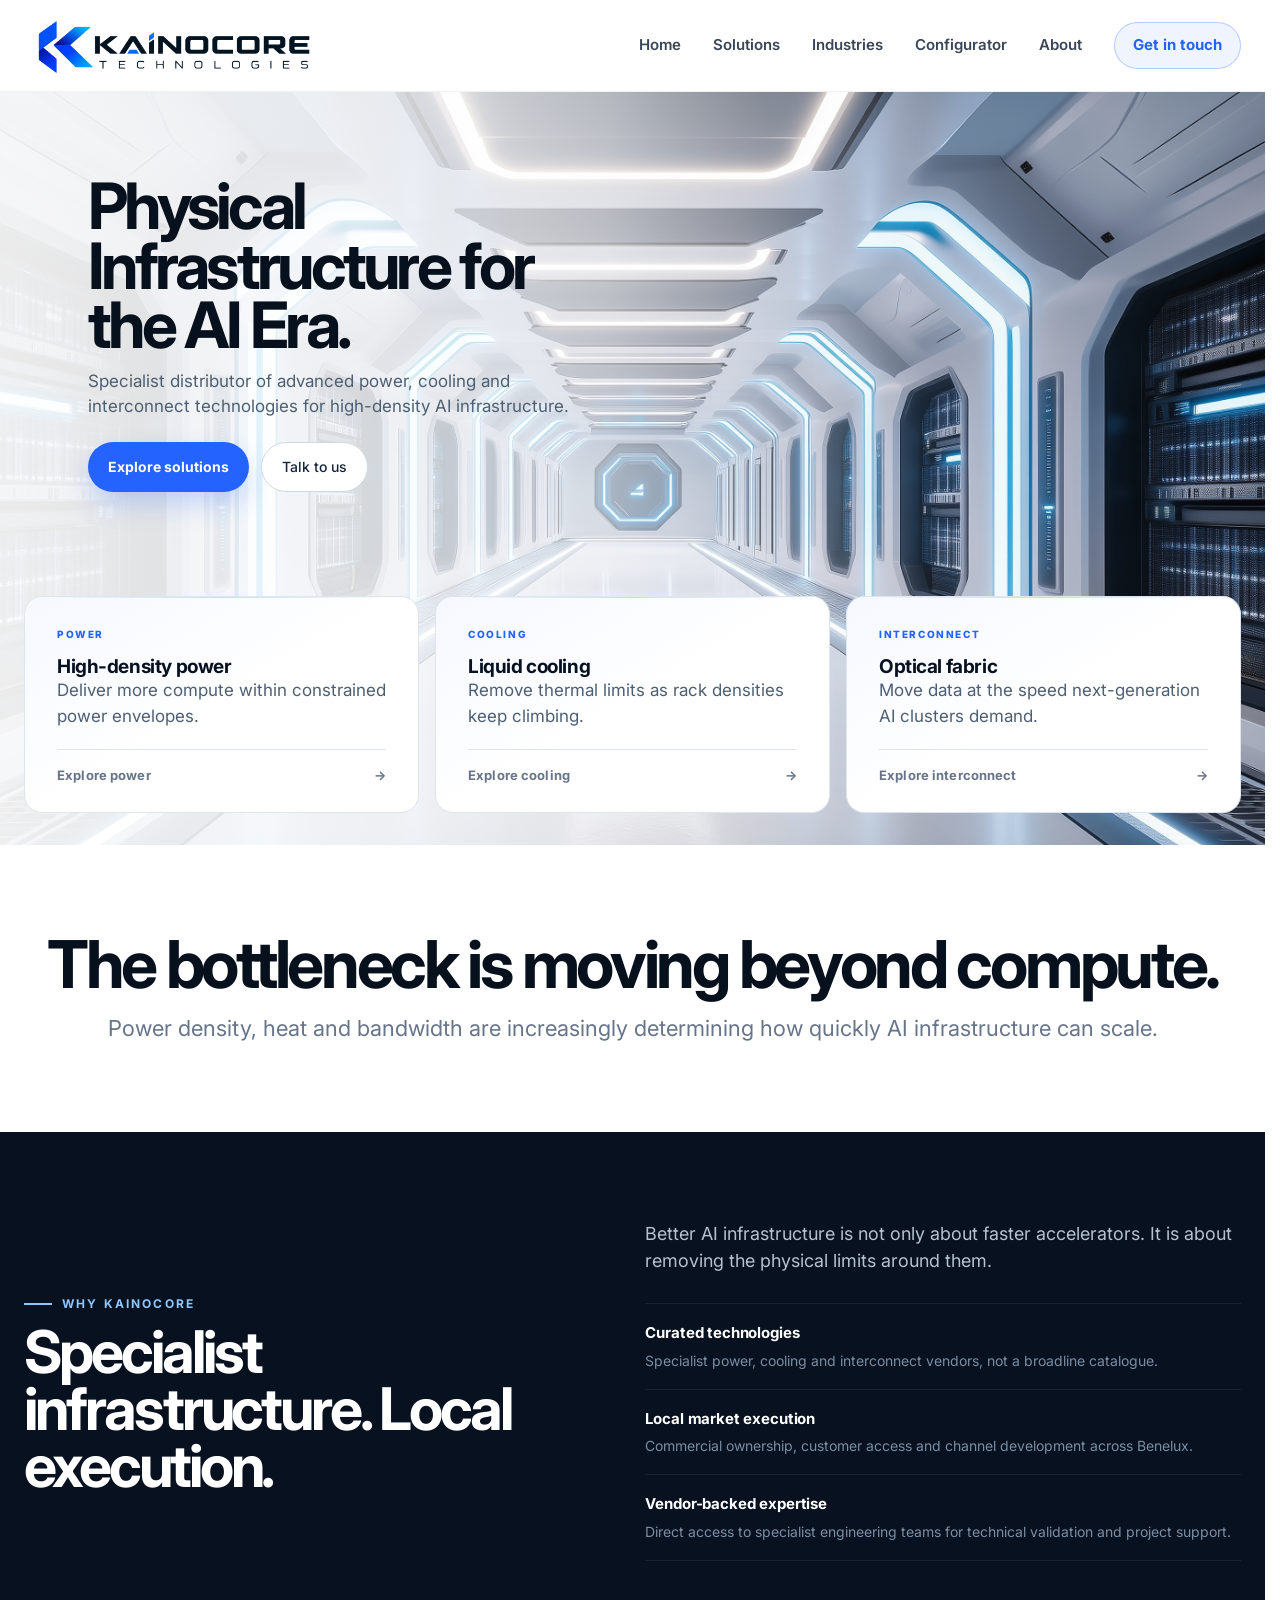
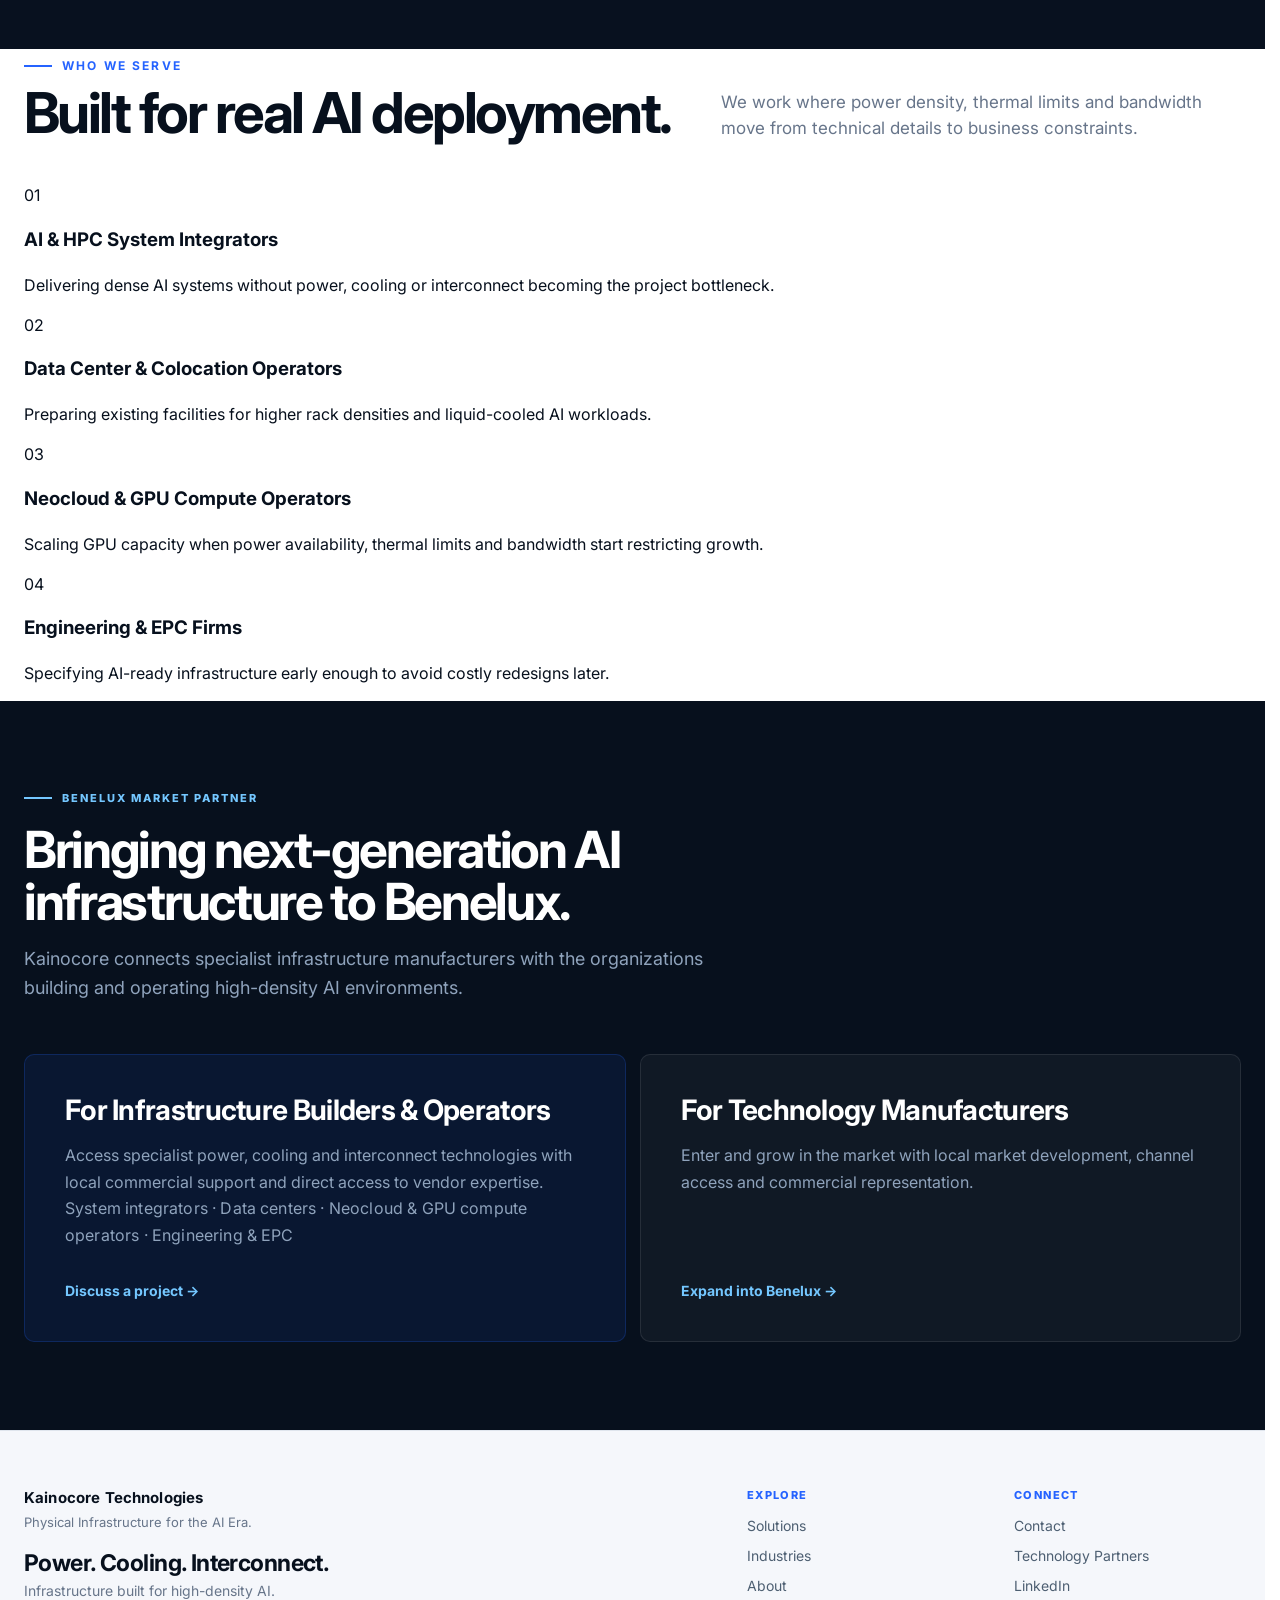
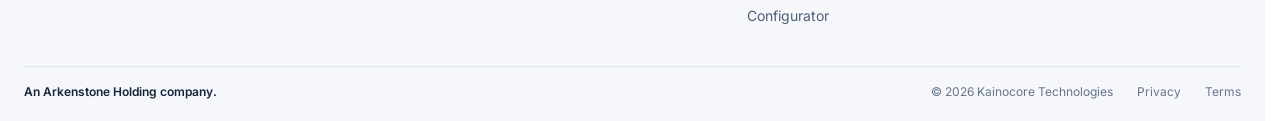
==== index.html @ 08ec0517 "Launch Kainocore website" ====
<!doctype html>
<html lang="en">
<head>
<meta charset="utf-8">
<meta name="viewport" content="width=device-width,initial-scale=1">
<title>Physical Infrastructure for the AI Era | Kainocore Technologies</title>
<meta name="description" content="Kainocore Technologies: physical infrastructure for the AI era.">
<link rel="preconnect" href="https://fonts.googleapis.com">
<link rel="preconnect" href="https://fonts.gstatic.com" crossorigin>
<link href="https://fonts.googleapis.com/css2?family=Inter:wght@400;500;600;700;800&display=swap" rel="stylesheet">
<link rel="stylesheet" href="styles.css">
</head>
<body>
<div id="site-header"></div>

<main>
<section class="hero">
  <!-- Full-bleed image layer — sits behind all content -->
  <div class="hero-image-wrap" aria-hidden="true">
    <img class="hero-image" src="hero.png" alt="AI data center infrastructure">
    <div class="hero-overlay"></div>
  </div>

  <div class="container">
    <div class="hero-content">
      <h1>Physical Infrastructure for the AI Era.</h1>
      <p>Specialist distributor of advanced power, cooling and interconnect technologies for high-density AI infrastructure.</p>
      <div class="actions">
        <a class="btn btn-primary" href="solutions.html">Explore solutions</a>
        <a class="btn btn-secondary" href="contact.html">Talk to us</a>
      </div>
    </div>

    <div class="hero-strip">
      <a class="hero-strip-col" href="solutions.html#power">
        <span class="hsc-eye">Power</span>
        <strong class="hsc-title">High-density power</strong>
        <p class="hsc-desc">Deliver more compute within constrained power envelopes.</p>
        <span class="hsc-cta">
          <span class="hsc-cta-text">Explore power</span>
          <span class="hsc-cta-arrow" aria-hidden="true">→</span>
        </span>
      </a>
      <a class="hero-strip-col" href="solutions.html#cooling">
        <span class="hsc-eye">Cooling</span>
        <strong class="hsc-title">Liquid cooling</strong>
        <p class="hsc-desc">Remove thermal limits as rack densities keep climbing.</p>
        <span class="hsc-cta">
          <span class="hsc-cta-text">Explore cooling</span>
          <span class="hsc-cta-arrow" aria-hidden="true">→</span>
        </span>
      </a>
      <a class="hero-strip-col" href="solutions.html#interconnect">
        <span class="hsc-eye">Interconnect</span>
        <strong class="hsc-title">Optical fabric</strong>
        <p class="hsc-desc">Move data at the speed next-generation AI clusters demand.</p>
        <span class="hsc-cta">
          <span class="hsc-cta-text">Explore interconnect</span>
          <span class="hsc-cta-arrow" aria-hidden="true">→</span>
        </span>
      </a>
    </div>
  </div>
</section>

<section class="statement">
  <div class="container">
    <div class="statement-inner">
      <h2>The bottleneck is moving beyond compute.</h2>
      <p>Power density, heat and bandwidth are increasingly determining how quickly AI infrastructure can scale.</p>
    </div>
  </div>
</section>

<section class="constraint dark">
  <div class="container constraint-grid">
    <div>
      <div class="kicker">Why Kainocore</div>
      <h2>Specialist infrastructure. Local execution.</h2>
    </div>
    <div class="constraint-copy">
      <p>Better AI infrastructure is not only about faster accelerators. It is about removing the physical limits around them.</p>
      <div class="constraint-list">
        <div class="constraint-item">
          <strong>Curated technologies</strong>
          <span>Specialist power, cooling and interconnect vendors, not a broadline catalogue.</span>
        </div>
        <div class="constraint-item">
          <strong>Local market execution</strong>
          <span>Commercial ownership, customer access and channel development across Benelux.</span>
        </div>
        <div class="constraint-item">
          <strong>Vendor-backed expertise</strong>
          <span>Direct access to specialist engineering teams for technical validation and project support.</span>
        </div>
      </div>
    </div>
  </div>
</section>

<section class="industries-section">
  <div class="container">
    <div class="section-title">
      <div><div class="kicker">Who we serve</div><h2>Built for real AI deployment.</h2></div>
      <p>We work where power density, thermal limits and bandwidth move from technical details to business constraints.</p>
    </div>
    <div class="industry-grid">
      <div class="industry industry--primary"><div class="num">01</div><h3>AI & HPC System Integrators</h3><p>Delivering dense AI systems without power, cooling or interconnect becoming the project bottleneck.</p></div>
      <div class="industry"><div class="num">02</div><h3>Data Center & Colocation Operators</h3><p>Preparing existing facilities for higher rack densities and liquid-cooled AI workloads.</p></div>
      <div class="industry"><div class="num">03</div><h3>Neocloud &amp; GPU Compute Operators</h3><p>Scaling GPU capacity when power availability, thermal limits and bandwidth start restricting growth.</p></div>
      <div class="industry"><div class="num">04</div><h3>Engineering & EPC Firms</h3><p>Specifying AI-ready infrastructure early enough to avoid costly redesigns later.</p></div>
    </div>
  </div>
</section>

<section class="market-bridge">
  <div class="container">
    <div class="market-header">
      <div class="market-eyebrow">Benelux market partner</div>
      <h2 class="market-headline">Bringing next-generation AI infrastructure to Benelux.</h2>
      <p class="market-sub">Kainocore connects specialist infrastructure manufacturers with the organizations building and operating high-density AI environments.</p>
    </div>
    <div class="market-panels">
      <div class="market-panel market-panel--primary">
        <h3>For Infrastructure Builders &amp; Operators</h3>
        <p>Access specialist power, cooling and interconnect technologies with local commercial support and direct access to vendor expertise.</p>
        <p class="market-panel-sub">System integrators · Data centers · Neocloud &amp; GPU compute operators · Engineering &amp; EPC</p>
        <a class="market-cta" href="contact.html">Discuss a project →</a>
      </div>
      <div class="market-panel">
        <h3>For Technology Manufacturers</h3>
        <p>Enter and grow in the market with local market development, channel access and commercial representation.</p>
        <a class="market-cta" href="contact.html">Expand into Benelux →</a>
      </div>
    </div>
  </div>
</section>
</main>

<div id="site-footer"></div>
<script src="script.js"></script></body>
</html>
---- styles.css ----
:root{
  --ink:#07101d;
  --ink-2:#15243a;
  --muted:#67758a;
  --blue:#2563ff;
  --blue-2:#74c7ff;
  --soft:#f5f7fb;
  --soft-2:#eef3f9;
  --line:#dfe5ed;
  --white:#ffffff;
  --max:1360px;
}
*{box-sizing:border-box}
html{scroll-behavior:smooth;scrollbar-gutter:stable}
body{
  margin:0;
  font-family:Inter,Arial,sans-serif;
  color:var(--ink);
  background:#fff;
  line-height:1.5;
  -webkit-font-smoothing:antialiased;
  overflow-y:scroll;
}
a{text-decoration:none;color:inherit}
img{display:block;max-width:100%}
.container{width:min(var(--max),calc(100% - 48px));margin:0 auto}

.nav{
  position:sticky;top:0;z-index:50;
  height:92px;
  background:rgba(255,255,255,.94);
  backdrop-filter:blur(16px);
  border-bottom:1px solid rgba(7,16,29,.06);
}
.nav-inner{height:100%;display:flex;align-items:center;justify-content:space-between}
.brand{display:flex;align-items:center;gap:13px;font-weight:800;letter-spacing:.12em;font-size:15px}
.brand small{display:block;font-size:9px;letter-spacing:.36em;color:var(--muted);margin-top:2px}
.mark{width:42px;height:42px}
.menu{display:flex;align-items:center;gap:32px;font-size:15px;font-weight:600;color:#3a4657}
.menu a:hover{color:var(--blue)}
.menu .pill{padding:11px 18px;border:1px solid rgba(37,99,255,.28);border-radius:999px;background:rgba(37,99,255,.07);color:var(--blue);font-weight:700;transition:background .18s ease,box-shadow .18s ease,border-color .18s ease}
.menu .pill:hover{background:rgba(37,99,255,.13);border-color:rgba(37,99,255,.45);box-shadow:0 2px 12px rgba(37,99,255,.16);color:var(--blue)}
.mobile-toggle{display:none;border:0;background:none;font-size:28px;color:var(--ink)}

.hero{
  position:relative;
  padding:0 0 32px;
  min-height:670px;
  overflow:hidden;
  background:#eaf0f7;
}
/* Full-bleed image layer — breaks out of the container */
.hero-image-wrap{
  position:absolute;
  top:0;left:0;right:0;bottom:0;
  overflow:hidden;
}
.hero-image{
  position:absolute;
  inset:0;
  width:100%;
  height:100%;
  object-fit:cover;
}
.hero-overlay{
  position:absolute;inset:0;
  background:
    linear-gradient(90deg,rgba(255,255,255,.92) 0%,rgba(255,255,255,.84) 28%,rgba(255,255,255,.62) 48%,rgba(255,255,255,.08) 73%,rgba(255,255,255,.01) 100%);
}
.hero-content{
  position:relative;z-index:2;
  width:min(650px,48%);
  padding:84px 0 80px 64px;
}
.hero h1{
  font-size:clamp(48px,5.0vw,70px);
  margin:0 0 14px;
}
.hero .actions{margin-top:22px}
.kicker{
  display:inline-flex;align-items:center;gap:10px;
  font-size:12px;font-weight:700;text-transform:uppercase;letter-spacing:.18em;color:var(--blue);
}
.kicker:before{content:"";width:28px;height:2px;background:var(--blue)}
h1{
  margin:18px 0 20px;
  font-size:clamp(58px,6.4vw,96px);
  line-height:.93;
  letter-spacing:-.058em;
}
.hero p{
  margin:0;
  max-width:500px;
  color:#4d5f72;
  font-size:17px;
  line-height:1.5;
}
.actions{display:flex;gap:12px;flex-wrap:wrap;margin-top:30px}
.btn{
  display:inline-flex;align-items:center;justify-content:center;
  min-height:50px;padding:0 20px;border-radius:999px;
  font-weight:700;font-size:14px;transition:.2s ease;
}
.btn-primary{background:var(--blue);color:#fff;box-shadow:0 12px 26px rgba(37,99,255,.22)}
.btn-primary:hover{transform:translateY(-1px);box-shadow:0 16px 32px rgba(37,99,255,.28)}
.btn-secondary{background:#fff;border:1px solid #d0d8e4;color:var(--ink-2);font-weight:500;box-shadow:none}

.hero-strip{
  margin-top:24px;
  display:grid;
  grid-template-columns:repeat(3,1fr);
  gap:16px;
  position:relative;
  z-index:2;
}
.hero-strip-col{
  display:flex;
  flex-direction:column;
  padding:30px 32px 26px;
  border-radius:18px;
  background:#fff;
  border:1px solid var(--line);
  color:inherit;
  text-decoration:none;
  cursor:pointer;
  position:relative;
  overflow:hidden;
  transition:transform .22s cubic-bezier(.2,0,0,1),box-shadow .22s ease,border-color .22s ease;
}
/* Faint top-gradient bloom */
.hero-strip-col::before{
  content:'';
  position:absolute;
  inset:0;
  background:linear-gradient(150deg,rgba(37,99,255,.042) 0%,transparent 52%);
  border-radius:inherit;
  pointer-events:none;
  opacity:1;
  transition:opacity .22s ease;
}
/* Hairline top highlight */
.hero-strip-col::after{
  content:'';
  position:absolute;
  top:0;left:18px;right:18px;height:1px;
  background:linear-gradient(90deg,transparent,rgba(37,99,255,.22),transparent);
  pointer-events:none;
}
.hero-strip-col:hover{
  transform:translateY(-4px);
  box-shadow:0 10px 28px rgba(37,99,255,.10),0 2px 8px rgba(7,16,29,.055);
  border-color:rgba(37,99,255,.26);
}
.hero-strip-col:hover::before{opacity:1.8}
/* Eyebrow */
.hsc-eye{
  display:block;
  font-size:10px;font-weight:800;text-transform:uppercase;
  letter-spacing:.16em;color:var(--blue);
  margin-bottom:14px;
}
/* Title */
.hsc-title{
  display:block;
  font-size:19px;font-weight:700;
  color:var(--ink);line-height:1.2;
  letter-spacing:-.022em;margin:0;
  transition:color .18s ease;
}
.hero-strip-col:hover .hsc-title{color:var(--blue)}
/* Description */
.hsc-desc{
  display:block;
  margin:10px 0 0;
  font-size:14px;color:var(--muted);
  line-height:1.56;flex:1;
}
/* CTA row */
.hsc-cta{
  display:flex;align-items:center;justify-content:space-between;
  margin-top:20px;padding-top:16px;
  border-top:1px solid var(--line);
  font-size:13px;font-weight:700;
  color:var(--muted);letter-spacing:.01em;
  transition:color .18s ease,border-color .18s ease;
}
.hero-strip-col:hover .hsc-cta{color:var(--blue);border-color:rgba(37,99,255,.18)}
.hsc-cta-arrow{
  display:inline-block;
  transition:transform .2s cubic-bezier(.2,0,0,1);
  font-style:normal;
}
.hero-strip-col:hover .hsc-cta-arrow{transform:translateX(4px)}

.statement{
  padding:88px 0;
}
.statement-inner{
  max-width:none;
  text-align:center;
}
.statement h2{
  margin:0 0 16px;
  font-size:clamp(28px,5.15vw,72px);
  line-height:.97;
  letter-spacing:-.05em;
  font-weight:700;
  white-space:nowrap;
  width:100%;
}
.statement p{
  margin:0 auto;
  font-size:22px;
  line-height:1.4;
  color:var(--muted);
  font-weight:400;
  max-width:1080px;
  white-space:nowrap;
}

.dark{
  background:#08111f;
  color:#fff;
}
.dark .muted{color:#9cabbd}
.dark .kicker{color:#8dc7ff}
.dark .kicker:before{background:#8dc7ff}

.solutions{padding:20px 0 80px}
.section-title{
  display:flex;justify-content:space-between;gap:40px;align-items:end;margin-bottom:42px
}
.section-title h2{
  margin:10px 0 0;
  font-size:clamp(38px,4.4vw,62px);
  line-height:1;
  letter-spacing:-.045em;
}
.section-title p{max-width:520px;color:var(--muted);font-size:17px;margin:0}
.solutions .section-title{display:block;margin-bottom:20px}
.solutions .section-title h2{font-size:clamp(42px,3.8vw,48px);line-height:1;letter-spacing:-.04em;font-weight:700;margin:8px 0 0}
.solutions .section-title p{max-width:640px;margin:10px 0 0;font-size:17px}

.solution-grid{
  display:grid;grid-template-columns:repeat(3,1fr);gap:24px;
}
.solution-card{
  display:block;
  position:relative;
  min-height:300px;
  border-radius:8px;
  overflow:hidden;
  border:1px solid var(--line);
  background:#fff;
  padding:34px;
  transition:.25s ease;
  color:inherit;
  text-decoration:none;
}
.solution-card:hover{transform:translateY(-3px);box-shadow:0 16px 40px rgba(18,34,58,.07);background:rgba(37,99,255,.018)}
.solution-card:after{display:none}
.solution-index{font-size:12px;color:var(--blue);font-weight:800;letter-spacing:.16em}
.solution-card h3{font-size:30px;line-height:1.05;margin:18px 0 8px}
.solution-card p{color:var(--muted);margin:0;font-size:16px;max-width:320px}
.solution-card .link{position:absolute;left:34px;bottom:34px;font-weight:700;font-size:13px}
.solution-card .link:hover{color:var(--blue)}
.icon{
  position:absolute;right:28px;top:28px;width:62px;height:62px;border-radius:18px;
  display:grid;place-items:center;background:rgba(37,99,255,.10);color:var(--blue);
}
.icon svg{width:32px;height:32px}

.constraint{
  padding:88px 0;
}
.constraint-grid{
  display:grid;grid-template-columns:1fr 1.1fr;gap:80px;align-items:center;
}
.constraint h2{
  margin:10px 0 0;
  font-size:clamp(36px,4.6vw,62px);
  line-height:.97;
  letter-spacing:-.052em;
}
.constraint-copy p{
  font-size:18px;
  color:#b6c1d0;
  margin:0 0 28px;
  line-height:1.55;
}
.constraint-list{
  display:flex;flex-direction:column;gap:0;
}
.constraint-item{
  display:flex;flex-direction:column;gap:5px;
  padding:18px 0;
  border-bottom:1px solid rgba(255,255,255,.07);
}
.constraint-item:first-child{
  border-top:1px solid rgba(255,255,255,.07);
}
.constraint-item strong{
  font-size:15px;
  font-weight:700;
  color:#fff;
  letter-spacing:-.01em;
}
.constraint-item span{
  font-size:14px;
  line-height:1.5;
  color:#7a8ea5;
}

/* ── Industries page ─────────────────────────────────────────────────────── */
.inds-hero{padding:64px 0 36px}
.inds-hero h1{
  font-size:clamp(38px,4.6vw,62px);
  line-height:1.03;
  letter-spacing:-.05em;
  margin:12px 0 16px;
  max-width:920px;
}
.inds-hero p{
  font-size:17px;
  color:var(--ink-2);
  max-width:620px;
  line-height:1.55;
  margin:0 0 16px;
}
.inds-hero-pillars{
  font-size:12px;font-weight:700;
  color:var(--blue);letter-spacing:.08em;text-transform:uppercase;
}

/* ── 2×2 Selector cards ────────────────────────────────────────────────── */
.inds-wrap{padding:0 0 20px}
.inds-selector{
  display:grid;
  grid-template-columns:repeat(2,1fr);
  gap:14px;
  margin-top:28px;
}
.inds-card{
  display:flex;flex-direction:column;text-align:left;
  background:#fff;border:1px solid var(--line);
  border-radius:18px;cursor:pointer;
  padding:26px 30px 22px;
  font-family:Inter,Arial,sans-serif;
  position:relative;overflow:hidden;
  transition:transform .22s cubic-bezier(.2,0,0,1),box-shadow .22s ease,border-color .22s ease,background .18s ease;
}
.inds-card::before{
  content:'';position:absolute;inset:0;
  background:linear-gradient(150deg,rgba(37,99,255,.05) 0%,transparent 52%);
  border-radius:inherit;pointer-events:none;
}
.inds-card::after{
  content:'';position:absolute;
  top:0;left:16px;right:16px;height:1px;
  background:linear-gradient(90deg,transparent,rgba(37,99,255,.28),transparent);
  pointer-events:none;
  transition:height .18s ease,background .18s ease;
}
.inds-card:hover:not(.is-active){
  transform:translateY(-3px);
  box-shadow:0 8px 24px rgba(37,99,255,.11),0 2px 6px rgba(7,16,29,.06);
  border-color:rgba(37,99,255,.32);
}
.inds-card.is-active{
  border-color:rgba(37,99,255,.58);
  background:rgba(37,99,255,.06);
  box-shadow:0 4px 20px rgba(37,99,255,.13);
}
.inds-card.is-active::before{
  background:linear-gradient(150deg,rgba(37,99,255,.10) 0%,transparent 52%);
}
.inds-card.is-active::after{
  height:2px;
  background:linear-gradient(90deg,transparent,rgba(37,99,255,.72) 20%,rgba(37,99,255,.72) 80%,transparent);
}
@media(prefers-reduced-motion:reduce){.inds-card{transition:none}}
.inds-card-num{font-size:11px;font-weight:800;letter-spacing:.15em;color:var(--blue);margin-bottom:10px}
.inds-card-name{
  font-size:18px;font-weight:700;color:var(--ink);
  line-height:1.2;margin:0 0 8px;display:block;
  transition:color .15s ease;
}
.inds-card.is-active .inds-card-name{color:var(--blue)}
.inds-card-desc{font-size:13px;color:var(--muted);line-height:1.5;flex:1;margin:0}
.inds-card-cta{
  display:flex;align-items:center;justify-content:space-between;
  margin-top:14px;padding-top:12px;
  border-top:1px solid var(--line);
  font-size:13px;font-weight:700;color:var(--muted);
  transition:color .18s ease,border-color .18s ease;
}
.inds-card:hover .inds-card-cta,
.inds-card.is-active .inds-card-cta{color:var(--blue);border-color:rgba(37,99,255,.28)}
.inds-card-arr{display:inline-block;font-style:normal;transition:transform .2s cubic-bezier(.2,0,0,1)}
.inds-card:hover:not(.is-active) .inds-card-arr{transform:translateX(3px)}
.inds-card.is-active .inds-card-arr{transform:translateX(4px)}

/* ── Detail panels ─────────────────────────────────────────────────────── */
.inds-stage{margin-top:12px}
.inds-panel{display:none}
.inds-panel.is-active{display:block;animation:solsFadeUp .28s ease both}
.inds-panel-card{
  background:rgba(37,99,255,.038);
  border:1px solid rgba(37,99,255,.16);
  border-radius:20px;
  padding:40px 48px;
}
.inds-panel-inner{
  display:grid;
  grid-template-columns:3fr 2fr;
  gap:48px;
  align-items:stretch;
}
.inds-panel-content{display:flex;flex-direction:column;gap:20px}
.inds-section{display:flex;flex-direction:column;gap:5px}
.inds-micro{
  font-size:10px;font-weight:800;text-transform:uppercase;
  letter-spacing:.14em;color:var(--blue);
}
.inds-section p{font-size:15px;color:var(--ink-2);line-height:1.6;margin:0}
.inds-sol-tags{display:flex;flex-wrap:wrap;gap:6px;margin-top:2px}
.inds-sol-tags a{
  font-size:12px;color:var(--blue);font-weight:600;
  background:rgba(37,99,255,.07);
  border:1px solid rgba(37,99,255,.22);
  border-radius:4px;padding:4px 10px;
  text-decoration:none;
  transition:background .15s,border-color .15s;
}
.inds-sol-tags a:hover{background:rgba(37,99,255,.12);border-color:rgba(37,99,255,.38)}
/* Image area */
.inds-panel-image{display:flex;align-items:stretch}
.inds-img-placeholder{
  width:100%;min-height:320px;
  border-radius:12px;
  position:relative;overflow:hidden;
}
.inds-img-integrators{background:linear-gradient(145deg,#dce6f4 0%,#c8d8eb 100%)}
.inds-img-datacenter{background:linear-gradient(145deg,#d8e4f2 0%,#c4d3e9 100%)}
.inds-img-neocloud{background:linear-gradient(145deg,#d5e0f0 0%,#c0d0e7 100%)}
.inds-img-epc{background:linear-gradient(145deg,#dadff0 0%,#c6cce6 100%)}
.inds-img-placeholder::after{
  content:'';position:absolute;inset:0;
  background-image:url("data:image/svg+xml,%3Csvg xmlns='http://www.w3.org/2000/svg' width='40' height='40'%3E%3Cpath d='M40 0H0V40' stroke='%232563ff' stroke-width='.4' fill='none' opacity='.07'/%3E%3C/svg%3E");
  background-size:40px 40px;
}

.partner{
  padding:56px 0 68px;
}
.partner-box{
  border-radius:30px;
  padding:36px 48px;
  background:linear-gradient(135deg,#f0f5ff,#f7faff);
  border:1px solid #dbe4f2;
  display:grid;grid-template-columns:1fr auto;gap:30px;align-items:center;
}
.partner-box h2{font-size:clamp(28px,3.4vw,46px);line-height:1;letter-spacing:-.045em;margin:0 0 10px}
.partner-box p{margin:0;color:var(--muted);font-size:17px;max-width:760px}

.market-bridge{
  background:#07101d;
  padding:80px 0 88px;
  color:#fff;
}
.market-header{margin:0 0 52px;max-width:900px}
.market-eyebrow{
  display:inline-flex;align-items:center;gap:10px;
  font-size:11px;font-weight:800;text-transform:uppercase;letter-spacing:.18em;color:#74c7ff;
  margin-bottom:18px;
}
.market-eyebrow:before{content:"";width:28px;height:2px;background:#74c7ff}
.market-headline{
  font-size:clamp(32px,4vw,54px);
  line-height:1.0;
  letter-spacing:-.045em;
  margin:0 0 18px;
  color:#fff;
}
.market-sub{font-size:18px;color:#8fa3bc;max-width:680px;margin:0;line-height:1.6}
.market-panels{display:grid;grid-template-columns:1fr 1fr;gap:14px}
.market-panel{
  background:rgba(255,255,255,.04);
  border:1px solid rgba(255,255,255,.09);
  border-radius:10px;
  padding:40px;
  display:flex;
  flex-direction:column;
}
.market-panel--primary{background:rgba(37,99,255,.09);border-color:rgba(37,99,255,.22)}
.market-panel-num{font-size:11px;font-weight:800;letter-spacing:.16em;color:#74c7ff;margin-bottom:20px}
.market-panel h3{
  font-size:clamp(22px,2.2vw,30px);
  line-height:1.1;
  letter-spacing:-.025em;
  margin:0 0 16px;
  color:#fff;
  font-weight:700;
}
.market-panel p{font-size:16px;color:#8fa3bc;margin:0;line-height:1.65;flex:1}
.market-panel-sub{font-size:12px;color:rgba(143,163,188,.6);margin:12px 0 0;letter-spacing:.01em}
.market-cta{
  display:inline-flex;align-items:center;gap:6px;
  margin-top:32px;
  font-size:14px;font-weight:700;color:#74c7ff;
  text-decoration:none;transition:gap .2s ease;
}
.market-cta:hover{gap:10px}

.page-hero{padding:84px 0 64px;border-bottom:1px solid var(--line)}
.page-hero h1{max-width:980px;font-size:clamp(52px,6vw,84px)}
.page-hero p{max-width:760px;color:var(--muted);font-size:18px;margin:0}

.page-section{padding:78px 0}
.split{display:grid;grid-template-columns:.85fr 1.15fr;gap:70px}
.split h2{font-size:46px;line-height:1.03;letter-spacing:-.04em;margin:10px 0 0}
.feature-list{border-top:1px solid var(--line)}
.feature{padding:21px 0;border-bottom:1px solid var(--line)}
.feature h3{margin:0 0 7px;font-size:21px}
.feature p{margin:0;color:var(--muted)}

.contact-grid{display:grid;grid-template-columns:.8fr 1.2fr;gap:22px}
.contact-card{padding:30px;border:1px solid var(--line);border-radius:22px;background:#fff}
form{display:grid;gap:14px}
label{display:block;font-size:12px;text-transform:uppercase;letter-spacing:.11em;color:var(--muted);margin-bottom:7px}
input,textarea,select{width:100%;padding:14px;border-radius:11px;border:1px solid #d4dce6;font:inherit}
textarea{min-height:160px;resize:vertical}
.form-row{display:grid;grid-template-columns:1fr 1fr;gap:12px}

/* ── Footer ───────────────────────────────────────────────────────────────── */
.footer{
  background:#f5f7fb;
  color:var(--ink);
  font-family:Inter,Arial,sans-serif;
  border-top:1px solid var(--line);
  padding-top:56px;
}
.footer-main{
  display:grid;
  grid-template-columns:1.3fr 1fr;
  gap:80px;
  padding-bottom:40px;
}
.footer-brand{
  display:flex;
  flex-direction:column;
  gap:3px;
}
.footer-name{
  font-size:15px;
  font-weight:700;
  color:var(--ink);
  letter-spacing:.01em;
}
.footer-tagline{
  font-size:13px;
  color:var(--muted);
}
.footer-statement{
  margin-top:16px;
  display:flex;
  flex-direction:column;
  gap:4px;
}
.footer-statement-primary{
  font-size:clamp(20px,1.8vw,28px);
  font-weight:700;
  color:var(--ink);
  letter-spacing:-.025em;
  line-height:1.1;
}
.footer-statement-secondary{
  font-size:14px;
  color:var(--muted);
  line-height:1.5;
}
.footer-cols{
  display:grid;
  grid-template-columns:1fr 1fr;
  gap:40px;
  padding-top:0;
}
.footer-col{
  display:flex;
  flex-direction:column;
  gap:9px;
}
.footer-col-heading{
  font-size:11px;
  font-weight:800;
  letter-spacing:.13em;
  text-transform:uppercase;
  color:var(--blue);
  margin-bottom:2px;
}
.footer-col a{
  font-size:14px;
  color:#4d5f72;
  transition:color .16s ease;
}
.footer-col a:hover{color:var(--blue)}
.footer-rail{
  display:flex;
  justify-content:space-between;
  align-items:center;
  gap:24px;
  padding:16px 0 20px;
  border-top:1px solid var(--line);
  font-size:12px;
}
.footer-holding{
  color:var(--ink-2);
  font-weight:600;
}
.footer-rail-right{
  display:flex;
  align-items:center;
  gap:24px;
  color:var(--muted);
}
.footer-rail-right a{
  color:var(--muted);
  transition:color .16s ease;
}
.footer-rail-right a:hover{color:var(--ink)}

/* ── Solutions page ──────────────────────────────────────────────────────── */
.sols-hero{
  padding:64px 0 36px;
}
.sols-hero h1{
  font-size:clamp(40px,4.8vw,66px);
  line-height:1.02;
  letter-spacing:-.052em;
  margin:12px 0 16px;
  max-width:880px;
}
.sols-hero p{
  font-size:17px;
  color:var(--ink-2);
  max-width:620px;
  line-height:1.55;
  margin:0 0 16px;
}
.sols-hero-pillars{
  font-size:12px;
  font-weight:700;
  color:var(--blue);
  letter-spacing:.08em;
  text-transform:uppercase;
}

/* ── Selector cards ──────────────────────────────────────────────────────── */
.sols-wrap{padding:0 0 20px}

.sols-selector{
  display:grid;
  grid-template-columns:repeat(3,1fr);
  gap:14px;
  margin-top:28px;
}
.sols-opt{
  display:flex;
  flex-direction:column;
  text-align:left;
  background:#fff;
  border:1px solid var(--line);
  border-radius:18px;
  cursor:pointer;
  padding:24px 28px 20px;
  font-family:Inter,Arial,sans-serif;
  position:relative;
  overflow:hidden;
  transition:transform .22s cubic-bezier(.2,0,0,1),box-shadow .22s ease,border-color .22s ease,background .18s ease;
}
/* Gradient bloom */
.sols-opt::before{
  content:'';
  position:absolute;inset:0;
  background:linear-gradient(150deg,rgba(37,99,255,.05) 0%,transparent 52%);
  border-radius:inherit;
  pointer-events:none;
  transition:opacity .22s ease;
}
/* Hairline top highlight */
.sols-opt::after{
  content:'';
  position:absolute;
  top:0;left:16px;right:16px;height:1px;
  background:linear-gradient(90deg,transparent,rgba(37,99,255,.28),transparent);
  pointer-events:none;
  transition:height .18s ease,background .18s ease;
}
.sols-opt:hover:not(.is-active){
  transform:translateY(-3px);
  box-shadow:0 8px 24px rgba(37,99,255,.11),0 2px 6px rgba(7,16,29,.06);
  border-color:rgba(37,99,255,.32);
}
.sols-opt.is-active{
  border-color:rgba(37,99,255,.58);
  background:rgba(37,99,255,.06);
  box-shadow:0 4px 20px rgba(37,99,255,.13);
}
.sols-opt.is-active::before{
  background:linear-gradient(150deg,rgba(37,99,255,.10) 0%,transparent 52%);
}
.sols-opt.is-active::after{
  height:2px;
  background:linear-gradient(90deg,transparent,rgba(37,99,255,.72) 20%,rgba(37,99,255,.72) 80%,transparent);
}
@media(prefers-reduced-motion:reduce){
  .sols-opt{transition:none}
}
.sols-opt-label{
  font-size:10px;
  font-weight:800;
  text-transform:uppercase;
  letter-spacing:.16em;
  color:var(--blue);
  margin-bottom:10px;
}
.sols-opt-name{
  font-size:18px;
  font-weight:700;
  color:var(--ink);
  line-height:1.2;
  margin:0 0 6px;
  display:block;
  transition:color .15s ease;
}
.sols-opt.is-active .sols-opt-name{color:var(--blue)}
.sols-opt-desc{
  font-size:13px;
  color:var(--muted);
  line-height:1.5;
  display:block;
  flex:1;
}
.sols-opt-cta{
  display:flex;
  align-items:center;
  justify-content:space-between;
  margin-top:14px;
  padding-top:12px;
  border-top:1px solid var(--line);
  font-size:13px;
  font-weight:700;
  color:var(--muted);
  transition:color .18s ease,border-color .18s ease;
}
.sols-opt:hover .sols-opt-cta,
.sols-opt.is-active .sols-opt-cta{
  color:var(--blue);
  border-color:rgba(37,99,255,.28);
}
.sols-opt-arr{
  display:inline-block;
  font-style:normal;
  transition:transform .2s cubic-bezier(.2,0,0,1);
}
.sols-opt:hover:not(.is-active) .sols-opt-arr{transform:translateX(3px)}
.sols-opt.is-active .sols-opt-arr{transform:translateX(4px)}

/* ── Detail stage ────────────────────────────────────────────────────────── */
.sols-stage{margin-top:12px}

@keyframes solsFadeUp{
  from{opacity:0;transform:translateY(8px)}
  to{opacity:1;transform:translateY(0)}
}
@media(prefers-reduced-motion:reduce){
  @keyframes solsFadeUp{from{opacity:1;transform:none}to{opacity:1;transform:none}}
}
.sols-panel{display:none}
.sols-panel.is-active{
  display:block;
  animation:solsFadeUp .28s ease both;
}
/* Panel card surface */
.sols-panel-card{
  background:rgba(37,99,255,.038);
  border:1px solid rgba(37,99,255,.16);
  border-radius:20px;
  padding:40px 48px;
  background-repeat:repeat;
  background-position:right top;
}
#sol-power .sols-panel-card{
  background-image:url("data:image/svg+xml,%3Csvg xmlns='http://www.w3.org/2000/svg' width='40' height='40'%3E%3Cpath d='M40 0H0V40' stroke='%232563ff' stroke-width='.5' fill='none' opacity='.05'/%3E%3C/svg%3E");
  background-size:40px 40px;
}
#sol-cooling .sols-panel-card{
  background-image:url("data:image/svg+xml,%3Csvg xmlns='http://www.w3.org/2000/svg' width='160' height='80'%3E%3Cpath d='M-40 80 Q40 0 120 80 M40 80 Q120 0 200 80' stroke='%232563ff' stroke-width='.7' fill='none' opacity='.048'/%3E%3C/svg%3E");
  background-size:160px 80px;
}
#sol-interconnect .sols-panel-card{
  background-image:url("data:image/svg+xml,%3Csvg xmlns='http://www.w3.org/2000/svg' width='20' height='20'%3E%3Ccircle cx='10' cy='10' r='1' fill='%232563ff' opacity='.09'/%3E%3C/svg%3E");
  background-size:20px 20px;
}
.sols-panel-inner{
  display:grid;
  grid-template-columns:5fr 4fr;
  gap:64px;
  align-items:start;
}
.sols-panel-left h2{
  font-size:clamp(26px,2.8vw,38px);
  letter-spacing:-.045em;
  line-height:1.05;
  margin:0 0 14px;
  color:var(--ink);
}
.sols-panel-intro{
  font-size:15px;
  color:var(--ink-2);
  line-height:1.65;
  margin:0;
}
.sols-for{margin-top:20px}
.sols-for-label{
  display:block;
  font-size:10px;
  font-weight:800;
  text-transform:uppercase;
  letter-spacing:.14em;
  color:var(--blue);
  margin-bottom:9px;
}
.sols-tags{
  display:flex;
  flex-wrap:wrap;
  gap:5px;
}
.sols-tags span{
  font-size:12px;
  color:var(--blue);
  font-weight:500;
  background:rgba(37,99,255,.07);
  border:1px solid rgba(37,99,255,.22);
  border-radius:4px;
  padding:3px 9px;
  line-height:1.4;
}
.sols-panel-right{padding-top:2px}
.sols-right-label{
  display:block;
  font-size:10px;
  font-weight:800;
  text-transform:uppercase;
  letter-spacing:.14em;
  color:var(--blue);
  margin-bottom:14px;
}
.sols-techs{
  list-style:none;
  padding:0;margin:0;
}
.sols-techs li{
  display:flex;
  align-items:baseline;
  gap:12px;
  padding:10px 0;
  font-size:15px;
  color:var(--ink);
  line-height:1.4;
  border-bottom:1px solid rgba(37,99,255,.10);
}
.sols-techs li:last-child{border-bottom:none}
.sols-tech-dot{
  flex-shrink:0;
  width:6px;height:6px;
  border-radius:50%;
  background:var(--blue);
  opacity:.72;
  position:relative;top:1px;
}

/* CTA */
.sols-cta{
  padding:48px 0 64px;
  background:#fff;
}
.sols-cta-inner{
  background:var(--soft);
  border:1px solid var(--line);
  border-radius:20px;
  padding:44px 56px;
  display:flex;
  justify-content:space-between;
  align-items:center;
  gap:48px;
}
.sols-cta-text h3{
  font-size:clamp(20px,2.2vw,28px);
  font-weight:700;
  letter-spacing:-.03em;
  line-height:1.15;
  color:var(--ink);
  margin:0 0 7px;
}
.sols-cta-text p{
  margin:0;font-size:15px;
  color:var(--muted);
  line-height:1.5;
}
.sols-cta-link{
  display:inline-flex;
  align-items:center;
  white-space:nowrap;
  font-size:14px;font-weight:700;
  color:#fff;
  background:var(--blue);
  padding:14px 28px;
  border-radius:8px;
  transition:background .18s ease,box-shadow .18s ease;
  flex-shrink:0;
  letter-spacing:.005em;
  text-decoration:none;
}
.sols-cta-link:hover{
  background:#1a52e0;
  box-shadow:0 4px 16px rgba(37,99,255,.28);
}

@media(max-width:980px){
  .menu{display:none;position:absolute;top:92px;left:0;right:0;padding:22px;background:#fff;border-bottom:1px solid var(--line);flex-direction:column;align-items:flex-start}
  .menu.open{display:flex}
  .mobile-toggle{display:block}
  .hero{min-height:520px}
  .hero-content{width:100%;padding:52px 28px 40px}
  .hero-overlay{background:linear-gradient(180deg,rgba(255,255,255,.96) 0%,rgba(255,255,255,.86) 55%,rgba(255,255,255,.22) 100%)}
  .hero-strip,.constraint-grid,.split,.contact-grid,.partner-box{grid-template-columns:1fr}
  .hero-strip{gap:12px}
  .solution-grid{grid-template-columns:1fr}
  .inds-selector{grid-template-columns:1fr}
  .inds-panel-inner{grid-template-columns:1fr;gap:28px}
  .inds-img-placeholder{min-height:200px}
  .audience-grid{grid-template-columns:1fr}
  .audience-block{padding:28px 0;border-right:none;border-top:1px solid var(--line)}
  .audience-block:last-child{border-bottom:none}
  .market-panels{grid-template-columns:1fr}
  .statement h2{white-space:normal;font-size:clamp(28px,5.8vw,48px)}
  .statement p{white-space:normal;font-size:18px}
}
@media(max-width:650px){
  .container{width:min(var(--max),calc(100% - 26px))}
  .section-title{display:block}
  .section-title p{margin-top:18px}
  .form-row{grid-template-columns:1fr}
  .footer-main{grid-template-columns:1fr;gap:40px;padding-bottom:48px}
  .sols-cta-inner{flex-direction:column;align-items:flex-start;gap:20px;padding:32px 28px}
  /* Solutions selector — stacks on mobile */
  .sols-selector{grid-template-columns:1fr;gap:10px;margin-top:24px}
  .sols-opt{padding:20px 22px 18px}
  .sols-opt-desc{display:none}
  .sols-panel-inner{grid-template-columns:1fr;gap:28px}
  .sols-panel-card{padding:28px 24px;background-image:none!important}  .footer-cols{grid-template-columns:1fr 1fr}
  .footer-rail{flex-direction:column;align-items:flex-start;gap:14px}
  .footer-rail-right{flex-wrap:wrap;gap:16px}}
.brand-logo img{
  width:300px;
  height:auto;
  display:block;
}

@media(max-width:700px){
  .brand-logo img{
    width:210px;
  }
}
.brand-logo{
  display:flex;
  align-items:center;
}

.brand-logo img{
  width:300px !important;
  height:auto !important;
  display:block !important;
  opacity:1 !important;
}
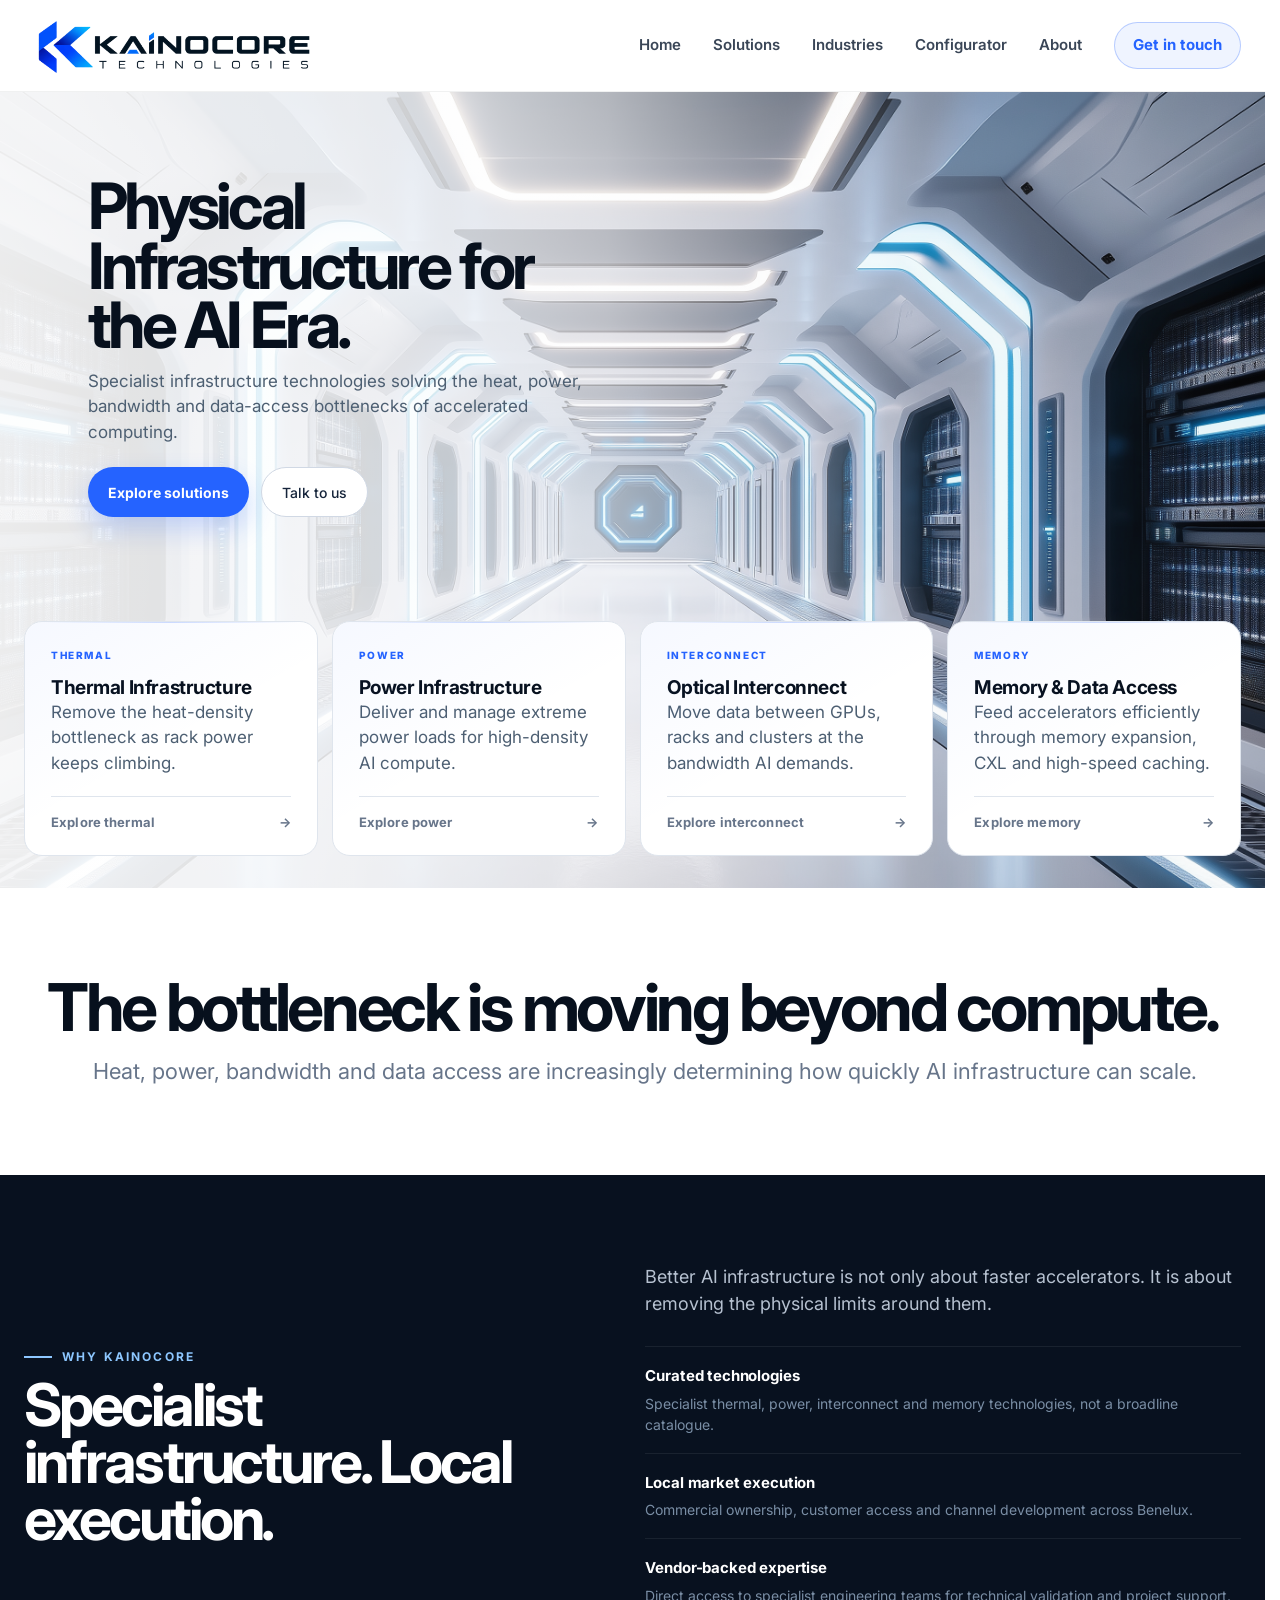
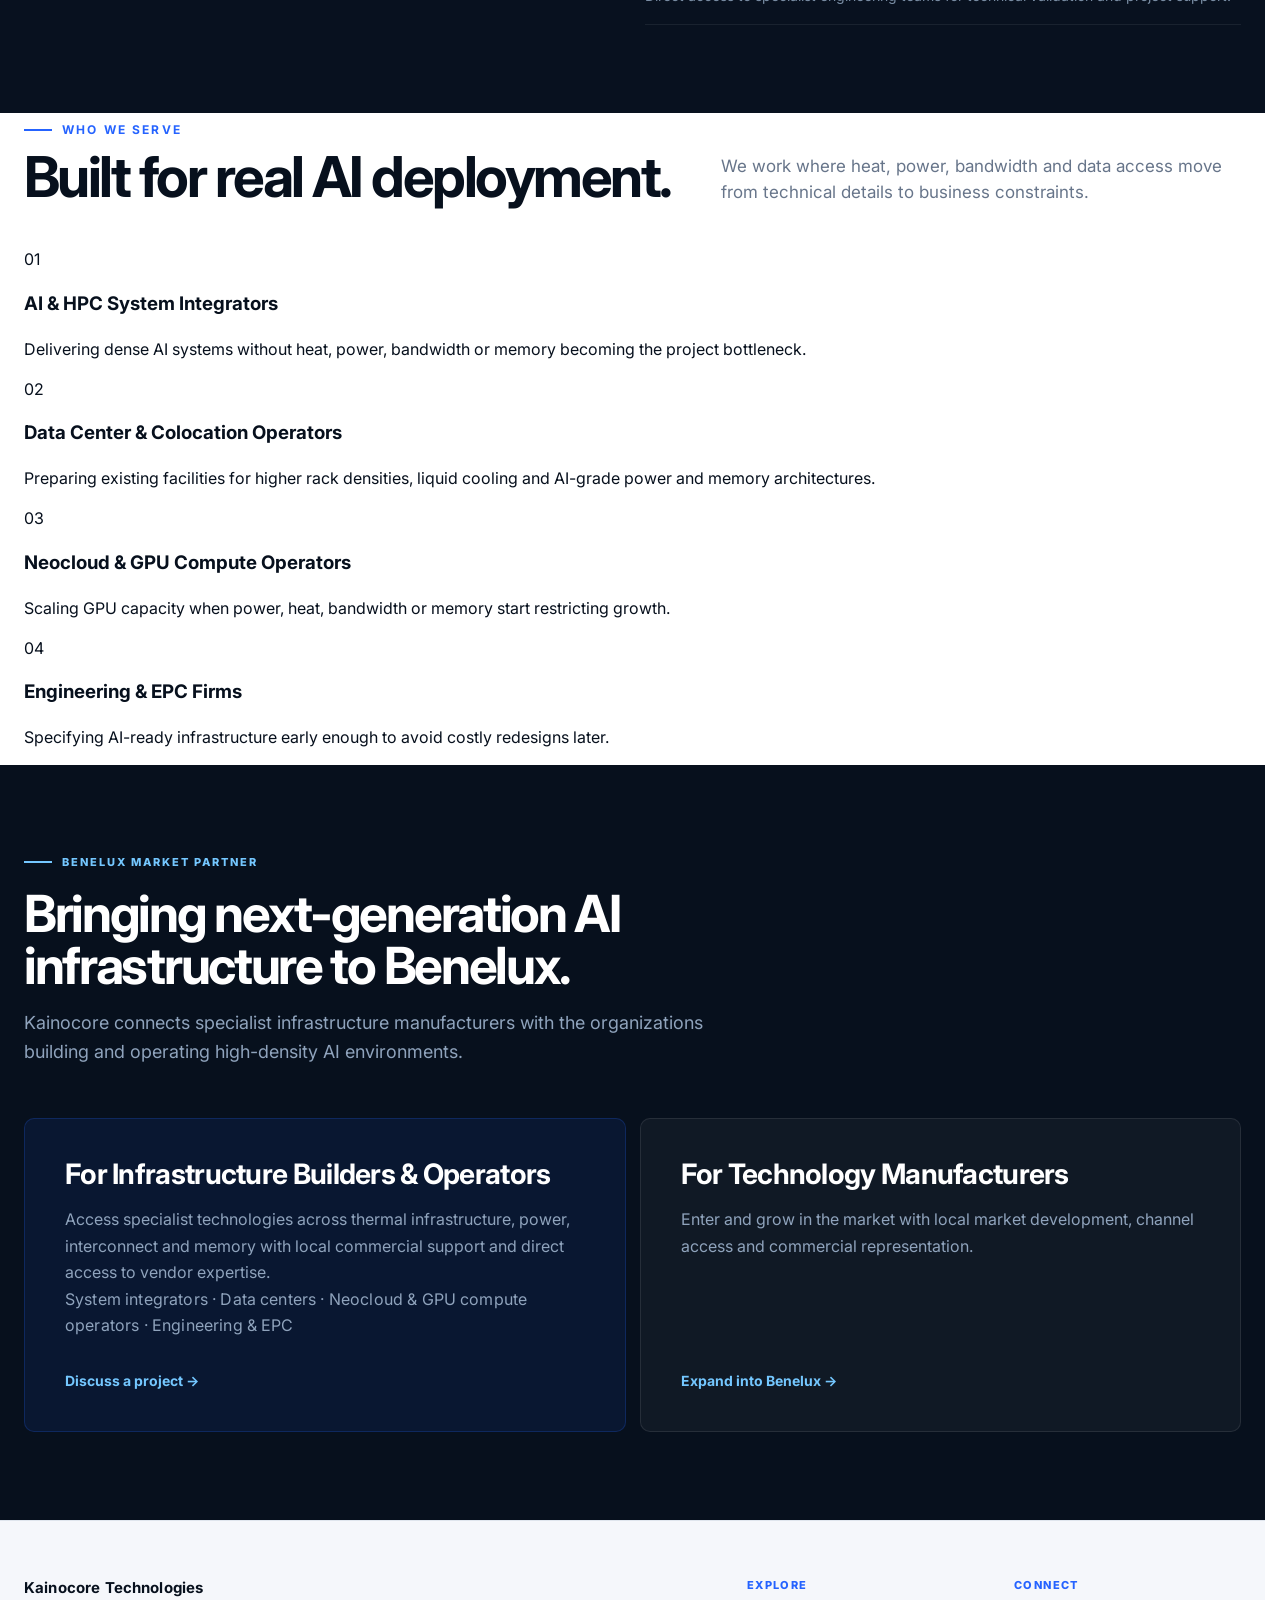
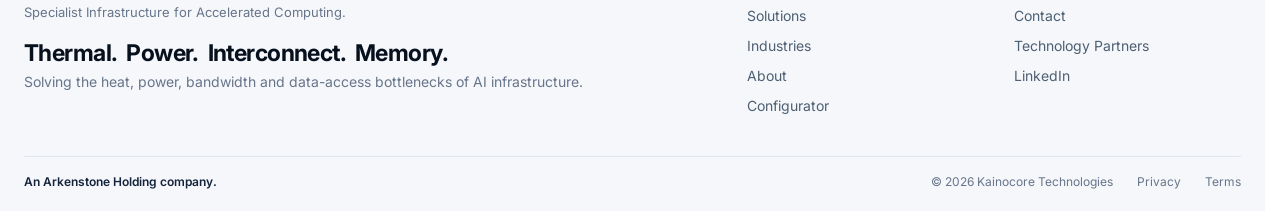
==== commit 2a36d20c: "Four-pillar proposition update, About page redesign, content audit and hero copy update - Update pro" ====
--- a/index.html
+++ b/index.html
@@ -3,8 +3,8 @@
 <head>
 <meta charset="utf-8">
 <meta name="viewport" content="width=device-width,initial-scale=1">
-<title>Physical Infrastructure for the AI Era | Kainocore Technologies</title>
-<meta name="description" content="Kainocore Technologies: physical infrastructure for the AI era.">
+<title>Specialist Infrastructure for Accelerated Computing | Kainocore Technologies</title>
+<meta name="description" content="Kainocore Technologies: specialist infrastructure technologies for accelerated computing. Solving the heat, power, bandwidth and data-access bottlenecks of AI infrastructure.">
 <link rel="preconnect" href="https://fonts.googleapis.com">
 <link rel="preconnect" href="https://fonts.gstatic.com" crossorigin>
 <link href="https://fonts.googleapis.com/css2?family=Inter:wght@400;500;600;700;800&display=swap" rel="stylesheet">
@@ -24,7 +24,7 @@
   <div class="container">
     <div class="hero-content">
       <h1>Physical Infrastructure for the AI Era.</h1>
-      <p>Specialist distributor of advanced power, cooling and interconnect technologies for high-density AI infrastructure.</p>
+      <p>Specialist infrastructure technologies solving the heat, power, bandwidth and data-access bottlenecks of accelerated computing.</p>
       <div class="actions">
         <a class="btn btn-primary" href="solutions.html">Explore solutions</a>
         <a class="btn btn-secondary" href="contact.html">Talk to us</a>
@@ -32,30 +32,39 @@
     </div>
 
     <div class="hero-strip">
+      <a class="hero-strip-col" href="solutions.html#thermal">
+        <span class="hsc-eye">Thermal</span>
+        <strong class="hsc-title">Thermal Infrastructure</strong>
+        <p class="hsc-desc">Remove the heat-density bottleneck as rack power keeps climbing.</p>
+        <span class="hsc-cta">
+          <span class="hsc-cta-text">Explore thermal</span>
+          <span class="hsc-cta-arrow" aria-hidden="true">→</span>
+        </span>
+      </a>
       <a class="hero-strip-col" href="solutions.html#power">
         <span class="hsc-eye">Power</span>
-        <strong class="hsc-title">High-density power</strong>
-        <p class="hsc-desc">Deliver more compute within constrained power envelopes.</p>
+        <strong class="hsc-title">Power Infrastructure</strong>
+        <p class="hsc-desc">Deliver and manage extreme power loads for high-density AI compute.</p>
         <span class="hsc-cta">
           <span class="hsc-cta-text">Explore power</span>
           <span class="hsc-cta-arrow" aria-hidden="true">→</span>
         </span>
       </a>
-      <a class="hero-strip-col" href="solutions.html#cooling">
-        <span class="hsc-eye">Cooling</span>
-        <strong class="hsc-title">Liquid cooling</strong>
-        <p class="hsc-desc">Remove thermal limits as rack densities keep climbing.</p>
+      <a class="hero-strip-col" href="solutions.html#interconnect">
+        <span class="hsc-eye">Interconnect</span>
+        <strong class="hsc-title">Optical Interconnect</strong>
+        <p class="hsc-desc">Move data between GPUs, racks and clusters at the bandwidth AI demands.</p>
         <span class="hsc-cta">
-          <span class="hsc-cta-text">Explore cooling</span>
+          <span class="hsc-cta-text">Explore interconnect</span>
           <span class="hsc-cta-arrow" aria-hidden="true">→</span>
         </span>
       </a>
-      <a class="hero-strip-col" href="solutions.html#interconnect">
-        <span class="hsc-eye">Interconnect</span>
-        <strong class="hsc-title">Optical fabric</strong>
-        <p class="hsc-desc">Move data at the speed next-generation AI clusters demand.</p>
+      <a class="hero-strip-col" href="solutions.html#memory">
+        <span class="hsc-eye">Memory</span>
+        <strong class="hsc-title">Memory &amp; Data Access</strong>
+        <p class="hsc-desc">Feed accelerators efficiently through memory expansion, CXL and high-speed caching.</p>
         <span class="hsc-cta">
-          <span class="hsc-cta-text">Explore interconnect</span>
+          <span class="hsc-cta-text">Explore memory</span>
           <span class="hsc-cta-arrow" aria-hidden="true">→</span>
         </span>
       </a>
@@ -67,7 +76,7 @@
   <div class="container">
     <div class="statement-inner">
       <h2>The bottleneck is moving beyond compute.</h2>
-      <p>Power density, heat and bandwidth are increasingly determining how quickly AI infrastructure can scale.</p>
+      <p>Heat, power, bandwidth and data access are increasingly determining how quickly AI infrastructure can scale.</p>
     </div>
   </div>
 </section>
@@ -83,7 +92,7 @@
       <div class="constraint-list">
         <div class="constraint-item">
           <strong>Curated technologies</strong>
-          <span>Specialist power, cooling and interconnect vendors, not a broadline catalogue.</span>
+          <span>Specialist thermal, power, interconnect and memory technologies, not a broadline catalogue.</span>
         </div>
         <div class="constraint-item">
           <strong>Local market execution</strong>
@@ -102,13 +111,13 @@
   <div class="container">
     <div class="section-title">
       <div><div class="kicker">Who we serve</div><h2>Built for real AI deployment.</h2></div>
-      <p>We work where power density, thermal limits and bandwidth move from technical details to business constraints.</p>
+      <p>We work where heat, power, bandwidth and data access move from technical details to business constraints.</p>
     </div>
     <div class="industry-grid">
-      <div class="industry industry--primary"><div class="num">01</div><h3>AI & HPC System Integrators</h3><p>Delivering dense AI systems without power, cooling or interconnect becoming the project bottleneck.</p></div>
-      <div class="industry"><div class="num">02</div><h3>Data Center & Colocation Operators</h3><p>Preparing existing facilities for higher rack densities and liquid-cooled AI workloads.</p></div>
-      <div class="industry"><div class="num">03</div><h3>Neocloud &amp; GPU Compute Operators</h3><p>Scaling GPU capacity when power availability, thermal limits and bandwidth start restricting growth.</p></div>
-      <div class="industry"><div class="num">04</div><h3>Engineering & EPC Firms</h3><p>Specifying AI-ready infrastructure early enough to avoid costly redesigns later.</p></div>
+      <div class="industry industry--primary"><div class="num">01</div><h3>AI &amp; HPC System Integrators</h3><p>Delivering dense AI systems without heat, power, bandwidth or memory becoming the project bottleneck.</p></div>
+      <div class="industry"><div class="num">02</div><h3>Data Center &amp; Colocation Operators</h3><p>Preparing existing facilities for higher rack densities, liquid cooling and AI-grade power and memory architectures.</p></div>
+      <div class="industry"><div class="num">03</div><h3>Neocloud &amp; GPU Compute Operators</h3><p>Scaling GPU capacity when power, heat, bandwidth or memory start restricting growth.</p></div>
+      <div class="industry"><div class="num">04</div><h3>Engineering &amp; EPC Firms</h3><p>Specifying AI-ready infrastructure early enough to avoid costly redesigns later.</p></div>
     </div>
   </div>
 </section>
@@ -123,7 +132,7 @@
     <div class="market-panels">
       <div class="market-panel market-panel--primary">
         <h3>For Infrastructure Builders &amp; Operators</h3>
-        <p>Access specialist power, cooling and interconnect technologies with local commercial support and direct access to vendor expertise.</p>
+        <p>Access specialist technologies across thermal infrastructure, power, interconnect and memory with local commercial support and direct access to vendor expertise.</p>
         <p class="market-panel-sub">System integrators · Data centers · Neocloud &amp; GPU compute operators · Engineering &amp; EPC</p>
         <a class="market-cta" href="contact.html">Discuss a project →</a>
       </div>
--- a/styles.css
+++ b/styles.css
@@ -109,15 +109,15 @@
 .hero-strip{
   margin-top:24px;
   display:grid;
-  grid-template-columns:repeat(3,1fr);
-  gap:16px;
+  grid-template-columns:repeat(4,1fr);
+  gap:14px;
   position:relative;
   z-index:2;
 }
 .hero-strip-col{
   display:flex;
   flex-direction:column;
-  padding:30px 32px 26px;
+  padding:26px 26px 22px;
   border-radius:18px;
   background:#fff;
   border:1px solid var(--line);
@@ -661,8 +661,8 @@
 
 .sols-selector{
   display:grid;
-  grid-template-columns:repeat(3,1fr);
-  gap:14px;
+  grid-template-columns:repeat(4,1fr);
+  gap:12px;
   margin-top:28px;
 }
 .sols-opt{
@@ -673,7 +673,7 @@
   border:1px solid var(--line);
   border-radius:18px;
   cursor:pointer;
-  padding:24px 28px 20px;
+  padding:20px 22px 17px;
   font-family:Inter,Arial,sans-serif;
   position:relative;
   overflow:hidden;
@@ -935,8 +935,8 @@
   .hero{min-height:520px}
   .hero-content{width:100%;padding:52px 28px 40px}
   .hero-overlay{background:linear-gradient(180deg,rgba(255,255,255,.96) 0%,rgba(255,255,255,.86) 55%,rgba(255,255,255,.22) 100%)}
-  .hero-strip,.constraint-grid,.split,.contact-grid,.partner-box{grid-template-columns:1fr}
-  .hero-strip{gap:12px}
+  .hero-strip{grid-template-columns:repeat(2,1fr);gap:12px}
+  .constraint-grid,.split,.contact-grid,.partner-box{grid-template-columns:1fr}
   .solution-grid{grid-template-columns:1fr}
   .inds-selector{grid-template-columns:1fr}
   .inds-panel-inner{grid-template-columns:1fr;gap:28px}
@@ -947,6 +947,7 @@
   .market-panels{grid-template-columns:1fr}
   .statement h2{white-space:normal;font-size:clamp(28px,5.8vw,48px)}
   .statement p{white-space:normal;font-size:18px}
+  .sols-selector{grid-template-columns:repeat(2,1fr);gap:10px;margin-top:24px}
 }
 @media(max-width:650px){
   .container{width:min(var(--max),calc(100% - 26px))}
@@ -955,8 +956,9 @@
   .form-row{grid-template-columns:1fr}
   .footer-main{grid-template-columns:1fr;gap:40px;padding-bottom:48px}
   .sols-cta-inner{flex-direction:column;align-items:flex-start;gap:20px;padding:32px 28px}
-  /* Solutions selector — stacks on mobile */
+  /* Solutions selector and hero strip — single column on small mobile */
   .sols-selector{grid-template-columns:1fr;gap:10px;margin-top:24px}
+  .hero-strip{grid-template-columns:1fr}
   .sols-opt{padding:20px 22px 18px}
   .sols-opt-desc{display:none}
   .sols-panel-inner{grid-template-columns:1fr;gap:28px}
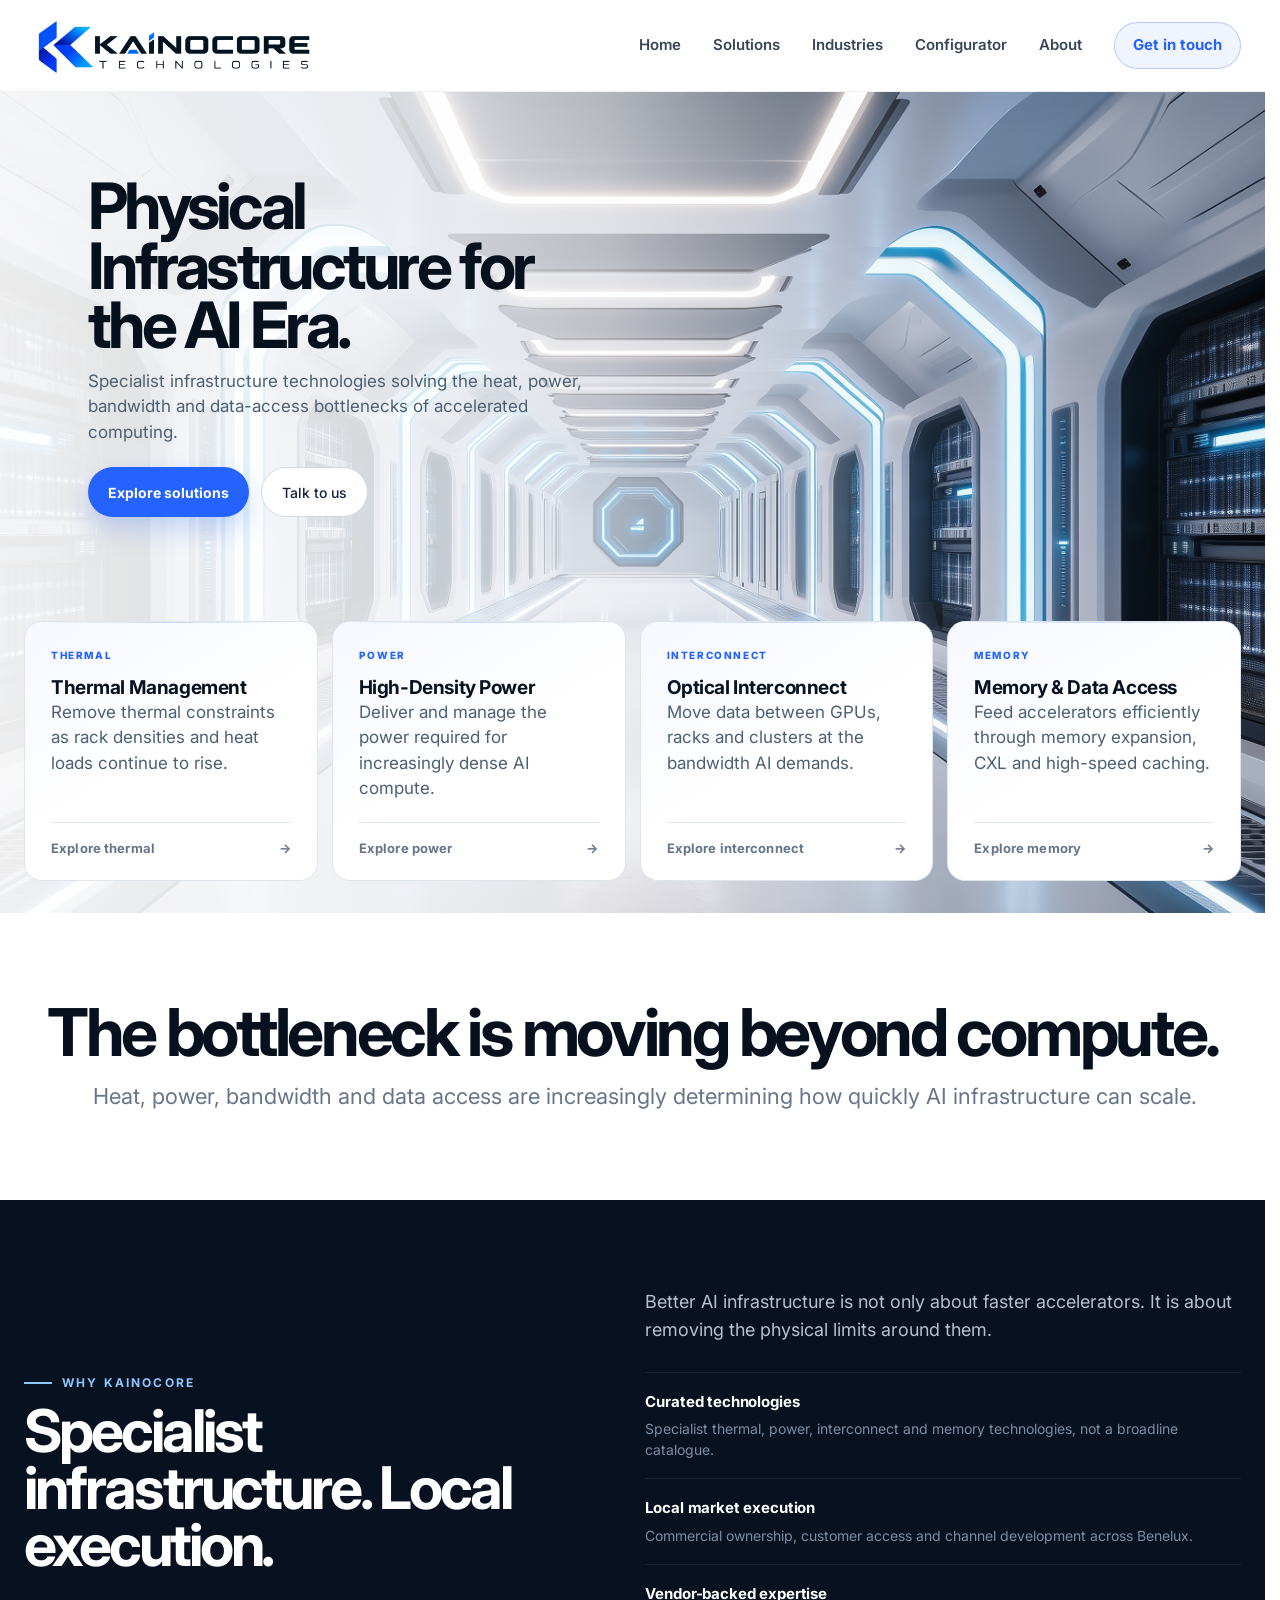
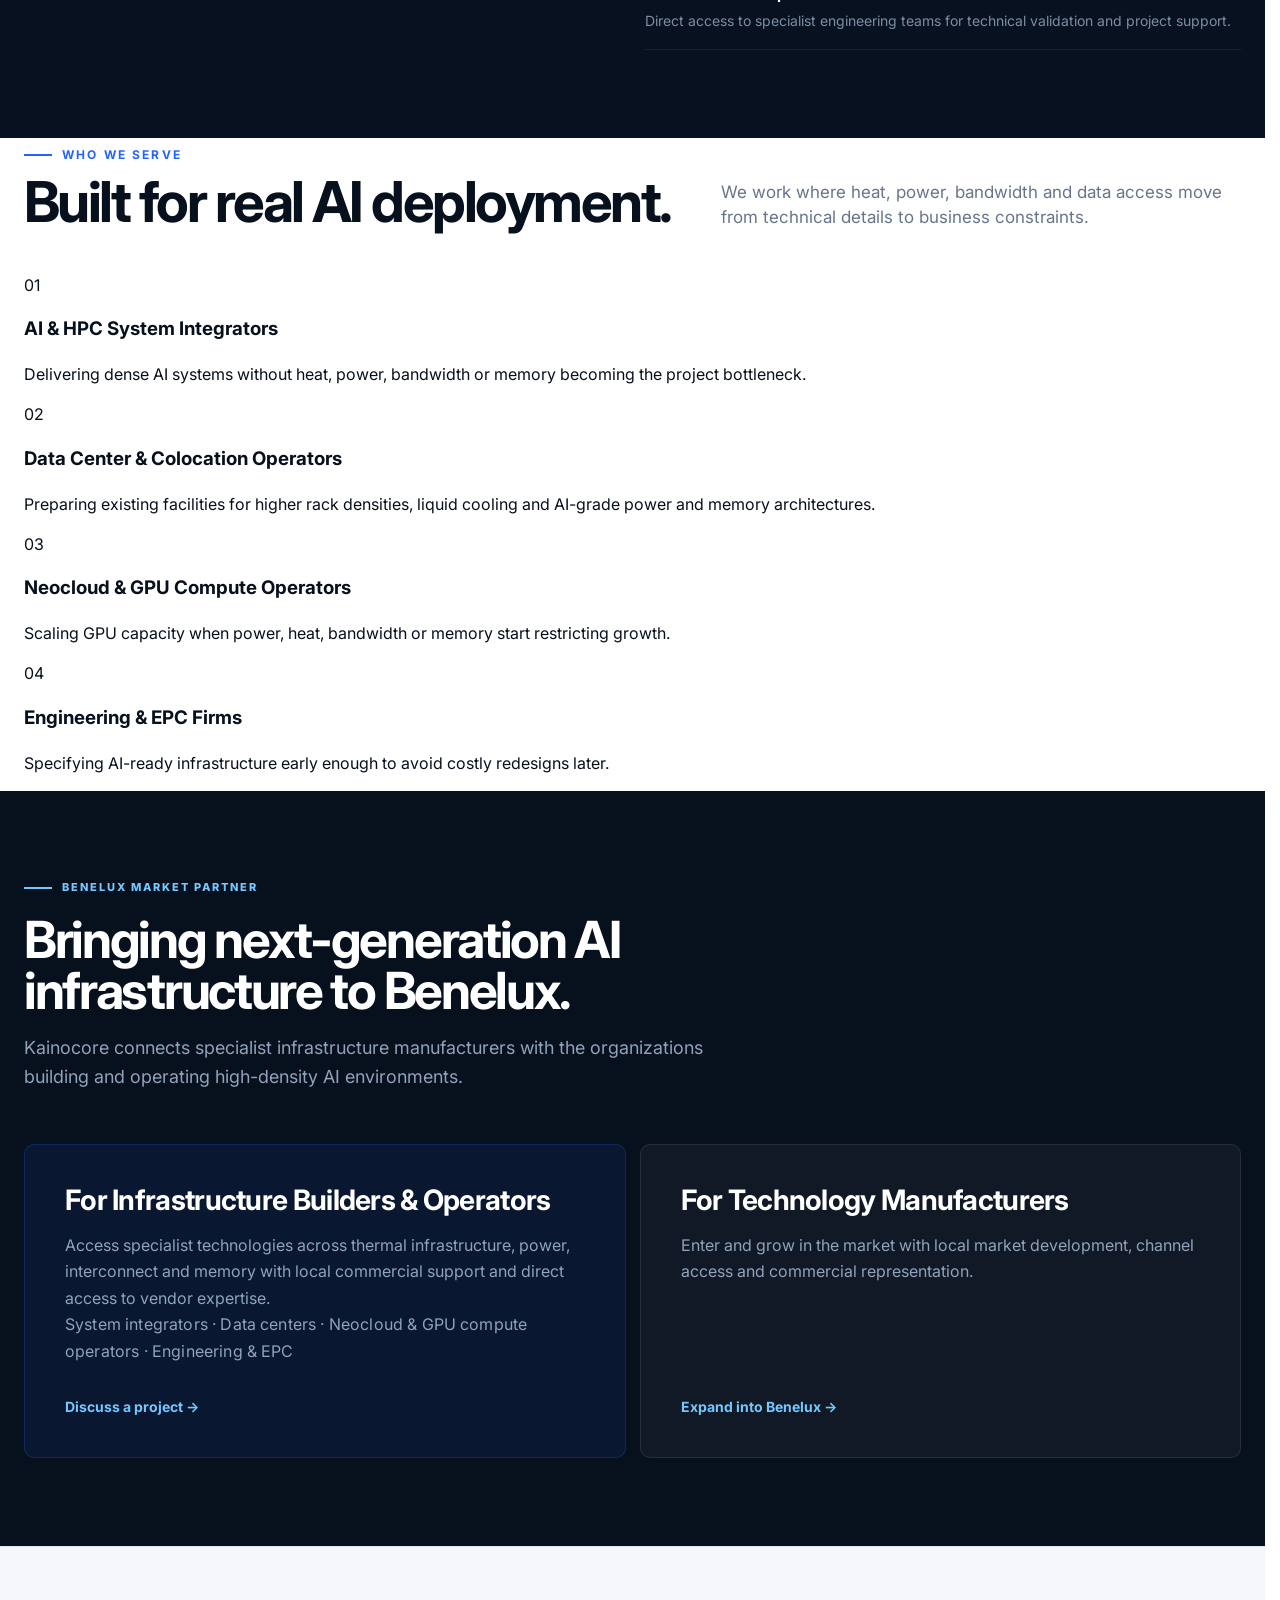
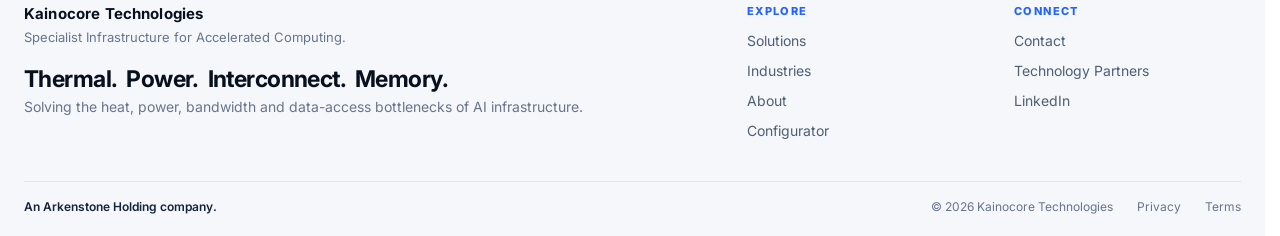
==== commit 5617e374: "Refine homepage solution card copy Co-authored-by: Cursor <cursoragent@cursor.com>" ====
--- a/index.html
+++ b/index.html
@@ -34,8 +34,8 @@
     <div class="hero-strip">
       <a class="hero-strip-col" href="solutions.html#thermal">
         <span class="hsc-eye">Thermal</span>
-        <strong class="hsc-title">Thermal Infrastructure</strong>
-        <p class="hsc-desc">Remove the heat-density bottleneck as rack power keeps climbing.</p>
+        <strong class="hsc-title">Thermal Management</strong>
+        <p class="hsc-desc">Remove thermal constraints as rack densities and heat loads continue to rise.</p>
         <span class="hsc-cta">
           <span class="hsc-cta-text">Explore thermal</span>
           <span class="hsc-cta-arrow" aria-hidden="true">→</span>
@@ -43,8 +43,8 @@
       </a>
       <a class="hero-strip-col" href="solutions.html#power">
         <span class="hsc-eye">Power</span>
-        <strong class="hsc-title">Power Infrastructure</strong>
-        <p class="hsc-desc">Deliver and manage extreme power loads for high-density AI compute.</p>
+        <strong class="hsc-title">High-Density Power</strong>
+        <p class="hsc-desc">Deliver and manage the power required for increasingly dense AI compute.</p>
         <span class="hsc-cta">
           <span class="hsc-cta-text">Explore power</span>
           <span class="hsc-cta-arrow" aria-hidden="true">→</span>
